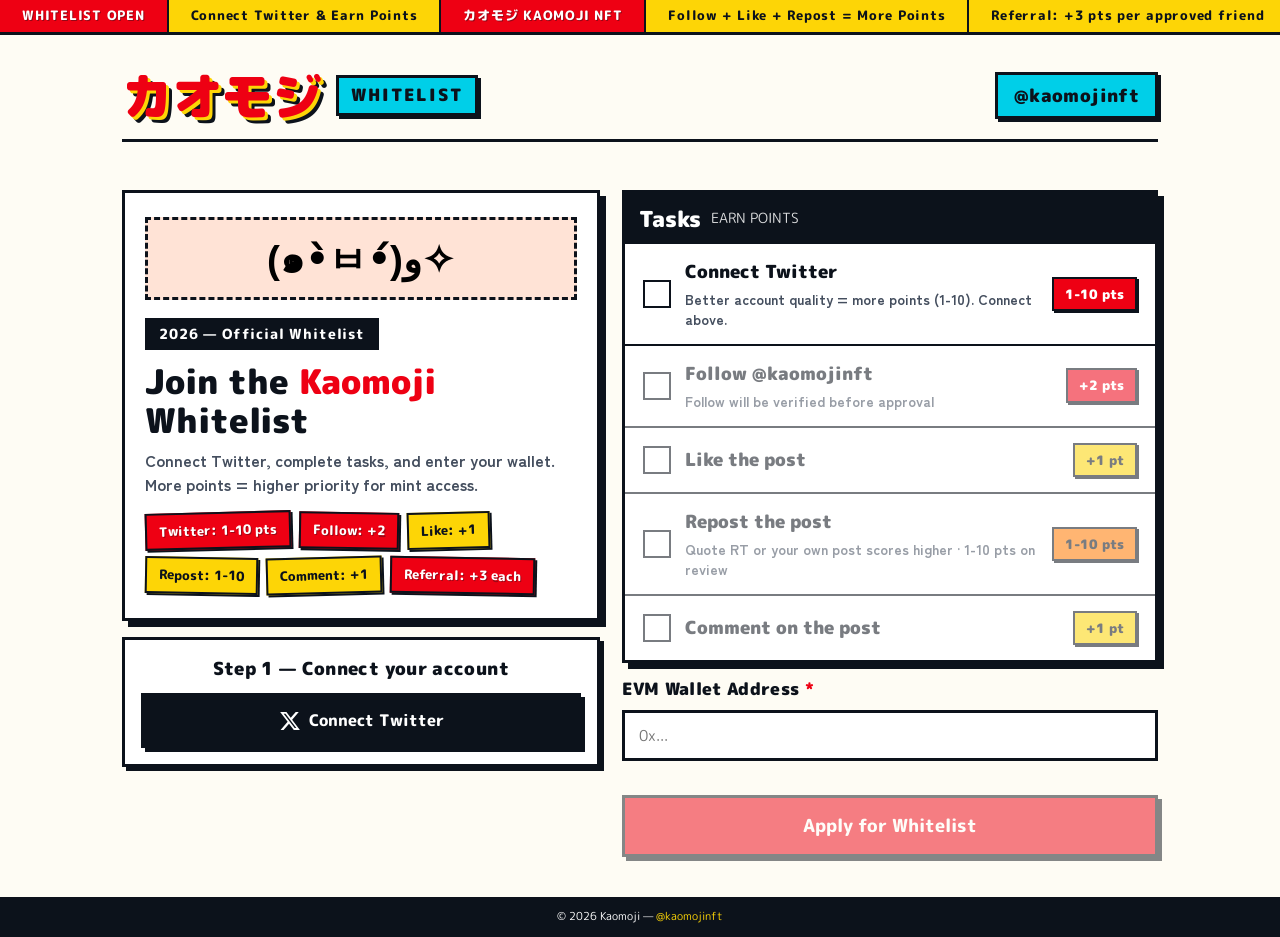
==== whitelist/index.html @ bf2f0ed6 "fix: serve whitelist at /whitelist, redirect root" ====
<!doctype html>
<html lang="en">
<head>
  <meta charset="utf-8" />
  <meta name="viewport" content="width=device-width, initial-scale=1" />
  <title>カオモジ Kaomoji — Whitelist</title>
  <meta name="description" content="Join the Kaomoji whitelist. Connect Twitter, complete tasks, earn points." />

  <link rel="preconnect" href="https://fonts.googleapis.com" />
  <link rel="preconnect" href="https://fonts.gstatic.com" crossorigin />
  <link href="https://fonts.googleapis.com/css2?family=M+PLUS+Rounded+1c:wght@700;800;900&family=Noto+Sans+JP:wght@400;700;900&family=Noto+Sans+Symbols+2&family=Zen+Kaku+Gothic+New:wght@500;700;900&display=swap" rel="stylesheet" />

  <link rel="stylesheet" href="style.css" />
</head>
<body>

  <div class="marquee-wrap" id="marquee-wrap" aria-hidden="true">
    <div class="marquee-track" id="marquee-track">
      <div class="marquee-group" data-marquee-segment>
        <span class="hot">WHITELIST OPEN</span><span>Connect Twitter &amp; Earn Points</span><span class="hot">カオモジ KAOMOJI NFT</span><span>Follow + Like + Repost = More Points</span><span>Referral: +3 pts per approved friend</span><span>Apply Now — Limited Spots</span>
        <span class="hot">WHITELIST OPEN</span><span>Connect Twitter &amp; Earn Points</span><span class="hot">カオモジ KAOMOJI NFT</span><span>Follow + Like + Repost = More Points</span><span>Referral: +3 pts per approved friend</span><span>Apply Now — Limited Spots</span>
        <span class="hot">WHITELIST OPEN</span><span>Connect Twitter &amp; Earn Points</span><span class="hot">カオモジ KAOMOJI NFT</span><span>Follow + Like + Repost = More Points</span><span>Referral: +3 pts per approved friend</span><span>Apply Now — Limited Spots</span>
        <span class="hot">WHITELIST OPEN</span><span>Connect Twitter &amp; Earn Points</span><span class="hot">カオモジ KAOMOJI NFT</span><span>Follow + Like + Repost = More Points</span><span>Referral: +3 pts per approved friend</span><span>Apply Now — Limited Spots</span>
      </div>
      <div class="marquee-group" data-marquee-segment aria-hidden="true">
        <span class="hot">WHITELIST OPEN</span><span>Connect Twitter &amp; Earn Points</span><span class="hot">カオモジ KAOMOJI NFT</span><span>Follow + Like + Repost = More Points</span><span>Referral: +3 pts per approved friend</span><span>Apply Now — Limited Spots</span>
        <span class="hot">WHITELIST OPEN</span><span>Connect Twitter &amp; Earn Points</span><span class="hot">カオモジ KAOMOJI NFT</span><span>Follow + Like + Repost = More Points</span><span>Referral: +3 pts per approved friend</span><span>Apply Now — Limited Spots</span>
        <span class="hot">WHITELIST OPEN</span><span>Connect Twitter &amp; Earn Points</span><span class="hot">カオモジ KAOMOJI NFT</span><span>Follow + Like + Repost = More Points</span><span>Referral: +3 pts per approved friend</span><span>Apply Now — Limited Spots</span>
        <span class="hot">WHITELIST OPEN</span><span>Connect Twitter &amp; Earn Points</span><span class="hot">カオモジ KAOMOJI NFT</span><span>Follow + Like + Repost = More Points</span><span>Referral: +3 pts per approved friend</span><span>Apply Now — Limited Spots</span>
      </div>
    </div>
  </div>

  <div class="page-shell">

    <header class="site-header">
      <div class="logo-block">
        <h1 class="logo-main">カオモジ</h1>
        <span class="badge wl">WHITELIST</span>
      </div>
      <div class="header-links">
        <a href="https://x.com/kaomojinft" target="_blank" rel="noopener">@kaomojinft</a>
      </div>
    </header>

    <div id="screen-form" class="screen active">
      <div class="form-layout">

        <div class="form-col form-col--intro">
          <div class="hero-card">
            <div class="hero-kao-wrap">
              <img
                class="hero-kao-img"
                src="hero-kaomoji.svg"
                width="380"
                height="50"
                alt="(๑•̀ㅂ•́)و✧"
              />
            </div>
            <div class="hero-copy">
              <p class="hero-kicker">2026 — Official Whitelist</p>
              <h2 class="hero-title">Join the <em>Kaomoji</em> Whitelist</h2>
              <p class="hero-sub">Connect Twitter, complete tasks, and enter your wallet. More points = higher priority for mint access.</p>
              <div class="hero-points-preview">
                <span class="point-chip highlight">Twitter: 1-10 pts</span>
                <span class="point-chip highlight">Follow: +2</span>
                <span class="point-chip">Like: +1</span>
                <span class="point-chip">Repost: 1-10</span>
                <span class="point-chip">Comment: +1</span>
                <span class="point-chip highlight">Referral: +3 each</span>
              </div>
            </div>
          </div>

          <div class="connect-panel" id="connect-panel">
            <p class="connect-panel__label">Step 1 — Connect your account</p>
            <button type="button" class="btn-pop twitter-btn" id="btn-connect-twitter">
              <svg width="22" height="22" viewBox="0 0 24 24" fill="currentColor" aria-hidden="true"><path d="M18.244 2.25h3.308l-7.227 8.26 8.502 11.24H16.17l-5.214-6.817L4.99 21.75H1.68l7.73-8.835L1.254 2.25H8.08l4.713 6.231zm-1.161 17.52h1.833L7.084 4.126H5.117z"/></svg>
              Connect Twitter
            </button>
          </div>

          <div class="user-bar is-hidden" id="user-bar">
            <img id="user-avatar" class="user-avatar" src="" alt="" width="56" height="56" />
            <div class="user-name">
              <span id="user-display-name"></span>
              <small id="user-twitter-handle"></small>
            </div>
            <div class="points-display" id="total-points">0 <small>pts</small></div>
          </div>
        </div>

        <div class="form-col form-col--main">
      <div class="tasks-panel">
        <div class="tasks-header">
          <h2>Tasks</h2>
          <span class="en">EARN POINTS</span>
        </div>

        <div class="task-item" id="task-connect">
          <div class="task-check"></div>
          <div class="task-body">
            <h3>Connect Twitter</h3>
            <p id="task-connect-hint">Better account quality = more points (1-10). Connect above.</p>
          </div>
          <div class="task-points required" id="connect-pts-badge">1-10 pts</div>
        </div>

        <div class="task-item" id="task-follow">
          <div class="task-check"></div>
          <div class="task-body">
            <h3>Follow @kaomojinft</h3>
            <p>Follow will be verified before approval</p>
          </div>
          <div class="task-points required">+2 pts</div>
        </div>

        <div class="task-item" id="task-like">
          <div class="task-check"></div>
          <div class="task-body">
            <h3>Like the post</h3>
          </div>
          <div class="task-points">+1 pt</div>
        </div>

        <div class="task-item" id="task-repost">
          <div class="task-check"></div>
          <div class="task-body">
            <h3>Repost the post</h3>
            <p>Quote RT or your own post scores higher · 1-10 pts on review</p>
          </div>
          <div class="task-points task-points--range">1-10 pts</div>
        </div>

        <div class="task-item" id="task-comment">
          <div class="task-check"></div>
          <div class="task-body">
            <h3>Comment on the post</h3>
          </div>
          <div class="task-points">+1 pt</div>
        </div>
      </div>

      <div class="wallet-section">
        <label for="wallet-input">EVM Wallet Address <span class="req">*</span></label>
        <div class="wallet-input-wrap">
          <input type="text" id="wallet-input" class="wallet-input" placeholder="0x..." autocomplete="off" spellcheck="false" />
        </div>
        <div class="wallet-error" id="wallet-error"></div>
      </div>

      <div class="apply-area">
        <button type="button" class="btn-pop btn-pop--large" id="btn-apply" disabled>Apply for Whitelist</button>
      </div>
        </div>
      </div>

      <button type="button" class="disconnect-btn is-hidden" id="btn-disconnect">Disconnect Twitter</button>
    </div>

    <!-- ═══════════ Success ═══════════ -->
    <div id="screen-success" class="screen">
      <div class="success-card">
        <img class="success-kao-img" src="hero-kaomoji.svg" width="320" height="42" alt="" />
        <h2 class="success-title">Application Submitted!</h2>
        <p class="success-subtitle">Your whitelist entry is being reviewed. Here's your score:</p>
        <div class="score-box"><span id="final-score">0</span> <small>points</small></div>
      </div>

      <div class="referral-section">
        <h3>Invite Friends — Earn More Points</h3>
        <p>Share your referral link. You get <strong>+3 points</strong> for each approved referral.</p>
        <div class="ref-link-wrap">
          <div class="ref-link-display" id="ref-link-display"></div>
          <button type="button" class="ref-copy-btn" id="btn-copy-ref">COPY</button>
        </div>
        <button type="button" class="btn-pop secondary ref-share-btn" id="btn-share-twitter">
          <svg width="16" height="16" viewBox="0 0 24 24" fill="currentColor" aria-hidden="true"><path d="M18.244 2.25h3.308l-7.227 8.26 8.502 11.24H16.17l-5.214-6.817L4.99 21.75H1.68l7.73-8.835L1.254 2.25H8.08l4.713 6.231zm-1.161 17.52h1.833L7.084 4.126H5.117z"/></svg>
          Share on Twitter
        </button>
        <div class="referral-bonus" id="ref-bonus" hidden>Referrals approved: <span id="ref-count">0</span> = +<span id="ref-points">0</span> pts</div>
      </div>

      <button type="button" class="disconnect-btn" id="btn-disconnect-success">Disconnect</button>
    </div>

    <!-- ═══════════ Already Applied ═══════════ -->
    <div id="screen-applied" class="screen">
      <div class="status-card">
        <div class="hero-kao">(•̀ᴗ•́)و</div>
        <h2 class="hero-title">Already Applied</h2>
        <div class="status-badge" id="status-badge">PENDING</div>
        <div class="score-box"><span id="applied-score">0</span> <small>points</small></div>
        <p class="status-note">Your entry is in the queue. Share your referral link to earn more points!</p>
      </div>

      <div class="referral-section">
        <h3>Invite Friends — Earn More Points</h3>
        <p>Share your referral link. You get <strong>+3 points</strong> for each approved referral.</p>
        <div class="ref-link-wrap">
          <div class="ref-link-display" id="ref-link-display-2"></div>
          <button type="button" class="ref-copy-btn" id="btn-copy-ref-2">COPY</button>
        </div>
        <button type="button" class="btn-pop secondary ref-share-btn" id="btn-share-twitter-2">
          <svg width="16" height="16" viewBox="0 0 24 24" fill="currentColor" aria-hidden="true"><path d="M18.244 2.25h3.308l-7.227 8.26 8.502 11.24H16.17l-5.214-6.817L4.99 21.75H1.68l7.73-8.835L1.254 2.25H8.08l4.713 6.231zm-1.161 17.52h1.833L7.084 4.126H5.117z"/></svg>
          Share on Twitter
        </button>
        <div class="referral-bonus" id="ref-bonus-2" hidden>Referrals approved: <span id="ref-count-2">0</span> = +<span id="ref-points-2">0</span> pts</div>
      </div>

      <button type="button" class="disconnect-btn" id="btn-disconnect-applied">Disconnect</button>
    </div>

  </div>

  <footer class="site-footer">
    <p>&copy; 2026 Kaomoji &mdash; <a href="https://x.com/kaomojinft" target="_blank" rel="noopener">@kaomojinft</a></p>
  </footer>

  <script src="https://cdn.jsdelivr.net/npm/@supabase/supabase-js@2/dist/umd/supabase.min.js"></script>
  <script src="app.js"></script>
</body>
</html>
---- whitelist/style.css ----
:root {
  --bg:         oklch(99% 0.01 95);
  --surface:    oklch(100% 0 0);
  --fg:         oklch(18% 0.02 260);
  --muted:      oklch(42% 0.03 260);
  --border:     oklch(75% 0.04 260);

  --pop-red:    oklch(58% 0.26 25);
  --pop-yellow: oklch(88% 0.18 95);
  --pop-cyan:   oklch(78% 0.14 210);
  --pop-blue:   oklch(55% 0.2 250);
  --pop-green:  oklch(68% 0.16 145);
  --pop-pink:   oklch(72% 0.18 350);
  --pop-orange: oklch(72% 0.2 55);

  --font-display: 'M PLUS Rounded 1c', 'Zen Kaku Gothic New', 'Noto Sans JP', sans-serif;
  --font-body:    'Zen Kaku Gothic New', 'M PLUS Rounded 1c', 'Noto Sans JP', sans-serif;
  --font-ui:      'M PLUS Rounded 1c', 'Zen Kaku Gothic New', 'Noto Sans JP', sans-serif;
}

*, *::before, *::after { box-sizing: border-box; margin: 0; padding: 0; }
html { scroll-behavior: smooth; }

body {
  background: var(--bg);
  color: var(--fg);
  font-family: var(--font-body);
  font-size: 17px;
  line-height: 1.43;
  min-height: 100vh;
  display: flex;
  flex-direction: column;
  align-items: stretch;
}

img, svg { display: block; max-width: 100%; }
button { font: inherit; cursor: pointer; border: none; background: none; }
a { color: inherit; text-decoration: none; }
input { font: inherit; }

/* ─── Animations ─── */

@keyframes marquee-scroll {
  from { transform: translate3d(0, 0, 0); }
  to { transform: translate3d(var(--marquee-end, -50%), 0, 0); }
}

@keyframes blink {
  0%, 49% { opacity: 1; }
  50%, 100% { opacity: .35; }
}

@keyframes bounce-y {
  0%, 100% { transform: translateY(0); }
  50% { transform: translateY(6px); }
}

@keyframes pop-in {
  0% { transform: scale(.85); opacity: 0; }
  100% { transform: scale(1); opacity: 1; }
}

@keyframes check-pop {
  0% { transform: scale(0); }
  60% { transform: scale(1.3); }
  100% { transform: scale(1); }
}

@keyframes confetti-fall {
  0% { transform: translateY(-10px) rotate(0deg); opacity: 1; }
  100% { transform: translateY(30px) rotate(360deg); opacity: 0; }
}

/* ─── Marquee Banner ─── */

.marquee-wrap {
  width: 100%;
  overflow: hidden;
  border-bottom: 3px solid var(--fg);
  background: var(--pop-yellow);
  position: relative;
}

.marquee-track {
  display: flex;
  flex-wrap: nowrap;
  width: max-content;
  will-change: transform;
  animation: marquee-scroll var(--marquee-duration, 40s) linear infinite;
}

.marquee-group {
  display: flex;
  flex-shrink: 0;
  flex-wrap: nowrap;
  align-items: stretch;
  font-family: var(--font-display);
  font-size: 15px;
  font-weight: 800;
  letter-spacing: 0.05em;
  white-space: nowrap;
}

.marquee-group span {
  flex-shrink: 0;
  padding: 8px 22px;
  border-right: 2px solid var(--fg);
  line-height: 1.2;
  font-size: 13px;
}

.marquee-group .hot {
  background: var(--pop-red);
  color: var(--surface);
  text-shadow: 1px 1px 0 color-mix(in oklch, var(--fg) 40%, transparent);
}

/* ─── Page Shell ─── */

.page-shell {
  width: 100%;
  max-width: 1080px;
  margin: 0 auto;
  padding: 22px 22px 0;
  flex: 1;
  display: flex;
  flex-direction: column;
}

/* ─── Header ─── */

.site-header {
  display: flex;
  align-items: center;
  justify-content: space-between;
  padding: 14px 0 18px;
  gap: 12px;
  flex-wrap: wrap;
  border-bottom: 3px solid var(--fg);
  margin-bottom: 20px;
}

.logo-block {
  display: flex;
  align-items: center;
  gap: 14px;
}

.logo-main {
  font-family: var(--font-display);
  font-size: clamp(38px, 4.4vw, 50px);
  font-weight: 900;
  line-height: 1;
  color: var(--pop-red);
  text-shadow: 3px 3px 0 var(--pop-yellow), 6px 6px 0 var(--fg);
}

.badge {
  display: inline-block;
  font-family: var(--font-display);
  font-size: 13px;
  font-weight: 900;
  padding: 5px 12px;
  border: 3px solid var(--fg);
  background: var(--pop-pink);
  letter-spacing: 0.12em;
  text-transform: uppercase;
  box-shadow: 3px 3px 0 var(--fg);
  animation: blink 1.2s step-end infinite;
}

.badge.wl {
  background: var(--pop-cyan);
  font-size: clamp(14px, 1.6vw, 17px);
}

.header-links {
  display: flex;
  gap: 10px;
}

.header-links a {
  font-family: var(--font-display);
  font-size: clamp(15px, 1.8vw, 18px);
  font-weight: 900;
  padding: 8px 16px;
  border: 3px solid var(--fg);
  background: var(--pop-cyan);
  box-shadow: 3px 3px 0 var(--fg);
  letter-spacing: 0.02em;
  transition: background .15s, transform .1s, box-shadow .1s;
}

.header-links a:hover {
  background: var(--pop-green);
  transform: translate(-2px, -2px);
  box-shadow: 6px 6px 0 var(--fg);
}

/* ─── Screen containers ─── */

.screen {
  display: none;
  flex-direction: column;
  align-items: stretch;
  gap: 22px;
  padding: 28px 0 40px;
  position: relative;
  z-index: 1;
  animation: pop-in .3s ease-out;
  width: 100%;
}

.screen.active { display: flex; }

.form-layout {
  display: grid;
  grid-template-columns: minmax(0, 1fr) minmax(0, 1.12fr);
  gap: 22px;
  width: 100%;
  align-items: start;
}

.form-col {
  display: flex;
  flex-direction: column;
  gap: 16px;
  min-width: 0;
}

.form-col--main {
  gap: 14px;
}

/* ─── Utilities ─── */

.is-hidden { display: none !important; }

.req { color: var(--pop-red); }

/* ─── Hero / intro ─── */

.hero-card {
  background: var(--surface);
  border: 3px solid var(--fg);
  box-shadow: 6px 6px 0 var(--fg);
  padding: 24px 20px;
  width: 100%;
  display: flex;
  flex-direction: column;
  gap: 18px;
}

.hero-kao-wrap {
  display: flex;
  justify-content: center;
  padding: 14px 12px;
  background: color-mix(in oklch, var(--pop-yellow) 35%, var(--surface));
  border: 3px dashed var(--fg);
}

.hero-kao-img {
  display: block;
  width: min(100%, 380px);
  height: auto;
  margin: 0 auto;
}

.hero-copy {
  text-align: left;
}

.hero-kicker {
  display: inline-block;
  font-family: var(--font-display);
  font-size: 14px;
  font-weight: 800;
  background: var(--fg);
  color: var(--surface);
  padding: 6px 14px;
  margin-bottom: 12px;
  letter-spacing: 0.06em;
}

.hero-kao {
  font-family: 'Noto Sans JP', 'Noto Sans Symbols 2', 'Segoe UI Symbol', sans-serif;
  font-size: 48px;
  margin-bottom: 16px;
  font-feature-settings: "liga" 0, "kern" 0;
}

/* ─── Connect panel ─── */

.connect-panel {
  width: 100%;
  padding: 16px;
  background: var(--surface);
  border: 3px solid var(--fg);
  box-shadow: 4px 4px 0 var(--fg);
  text-align: center;
}

.connect-panel__label {
  font-family: var(--font-display);
  font-size: 18px;
  font-weight: 900;
  margin-bottom: 12px;
  letter-spacing: 0.02em;
}

.hero-kao {
  font-family: var(--font-ui);
  font-size: 48px;
  margin-bottom: 16px;
}

.hero-title {
  font-family: var(--font-display);
  font-size: clamp(25px, 3vw, 34px);
  font-weight: 900;
  margin-bottom: 8px;
  line-height: 1.15;
}

.hero-title em {
  font-style: normal;
  color: var(--pop-red);
}

.hero-sub {
  font-size: 16px;
  font-weight: 700;
  color: var(--muted);
  max-width: none;
  margin: 0 0 16px;
  line-height: 1.5;
}

.hero-points-preview {
  display: flex;
  flex-wrap: wrap;
  gap: 8px;
}

.point-chip {
  font-family: var(--font-display);
  font-size: 13px;
  font-weight: 800;
  padding: 7px 12px;
  border: 2px solid var(--fg);
  background: var(--pop-yellow);
  box-shadow: 2px 2px 0 var(--fg);
}

.point-chip:nth-child(odd) {
  transform: rotate(-1.5deg);
}

.point-chip:nth-child(even) {
  transform: rotate(1deg);
}

.point-chip.highlight {
  background: var(--pop-red);
  color: var(--surface);
  text-shadow: 1px 1px 0 color-mix(in oklch, var(--fg) 35%, transparent);
}

/* ─── Buttons ─── */

.btn-pop {
  font-family: var(--font-display);
  font-size: 16px;
  font-weight: 800;
  padding: 13px 26px;
  border: 3px solid var(--fg);
  background: var(--pop-red);
  color: var(--surface);
  box-shadow: 4px 4px 0 var(--fg);
  transition: transform .1s, box-shadow .1s;
  display: inline-flex;
  align-items: center;
  gap: 8px;
}

.btn-pop:hover {
  transform: translate(-2px, -2px);
  box-shadow: 6px 6px 0 var(--fg);
}

.btn-pop:active {
  transform: translate(2px, 2px);
  box-shadow: 1px 1px 0 var(--fg);
}

.btn-pop.secondary {
  background: var(--pop-yellow);
  color: var(--fg);
}

.btn-pop.ghost {
  background: var(--surface);
  color: var(--fg);
  font-size: 13px;
  padding: 10px 18px;
}

.btn-pop.twitter-btn {
  background: var(--fg);
  color: var(--surface);
  font-size: 16px;
  width: 100%;
  justify-content: center;
}

.btn-pop--large {
  font-size: 18px;
  padding: 15px 32px;
  width: 100%;
  justify-content: center;
}

.btn-pop:disabled {
  opacity: .5;
  cursor: not-allowed;
  transform: none;
  box-shadow: 4px 4px 0 var(--fg);
}

.btn-small {
  font-family: var(--font-ui);
  font-size: 12px;
  font-weight: 700;
  padding: 6px 14px;
  border: 2px solid var(--fg);
  background: var(--pop-cyan);
  transition: background .15s;
}

.btn-small:hover { background: var(--pop-green); }

/* ─── User info bar ─── */

.user-bar {
  display: flex;
  align-items: center;
  gap: 10px;
  padding: 10px 14px;
  background: var(--surface);
  border: 3px solid var(--fg);
  box-shadow: 4px 4px 0 var(--fg);
  width: 100%;
}

.user-avatar {
  width: 44px;
  height: 44px;
  border-radius: 50%;
  border: 2px solid var(--fg);
  object-fit: cover;
}

.user-name {
  font-family: var(--font-display);
  font-weight: 800;
  font-size: 16px;
  flex: 1;
}

.user-name small {
  display: block;
  font-family: var(--font-ui);
  font-size: 14px;
  font-weight: 400;
  color: var(--muted);
}

.points-display {
  font-family: var(--font-display);
  font-size: 22px;
  font-weight: 900;
  color: var(--pop-red);
  background: var(--pop-yellow);
  border: 2px solid var(--fg);
  padding: 4px 12px;
}

/* ─── Tasks panel ─── */

.tasks-panel {
  background: var(--surface);
  border: 3px solid var(--fg);
  box-shadow: 6px 6px 0 var(--fg);
  width: 100%;
}

.tasks-header {
  display: flex;
  align-items: center;
  gap: 10px;
  padding: 10px 14px;
  background: var(--fg);
  color: var(--surface);
}

.tasks-header h2 {
  font-family: var(--font-display);
  font-size: 22px;
  font-weight: 900;
}

.tasks-header .en {
  font-family: var(--font-ui);
  font-size: 14px;
  opacity: .85;
}

.task-item {
  display: grid;
  grid-template-columns: 32px 1fr auto;
  align-items: center;
  gap: 10px;
  padding: 15px 18px;
  border-bottom: 2px solid var(--fg);
  transition: background .15s;
}

.task-item:last-child { border-bottom: none; }

.task-item.completed {
  background: color-mix(in oklch, var(--pop-green) 15%, var(--surface));
}

.task-check {
  width: 28px;
  height: 28px;
  border: 2px solid var(--fg);
  background: var(--surface);
  display: flex;
  align-items: center;
  justify-content: center;
  font-size: 16px;
  flex-shrink: 0;
}

.task-item.completed .task-check {
  background: var(--pop-green);
  animation: check-pop .3s ease-out;
}

.task-body h3 {
  font-family: var(--font-display);
  font-size: 18px;
  font-weight: 900;
}

.task-body p {
  font-size: 14px;
  color: var(--muted);
  margin-top: 4px;
  font-weight: 600;
}

.task-body h3:only-child {
  margin-bottom: 0;
}

.task-points {
  font-family: var(--font-display);
  font-size: 13px;
  font-weight: 900;
  padding: 6px 11px;
  border: 2px solid var(--fg);
  background: var(--pop-yellow);
  box-shadow: 2px 2px 0 var(--fg);
  white-space: nowrap;
}

.task-points.required {
  background: var(--pop-red);
  color: var(--surface);
}

.task-points--range {
  background: var(--pop-orange);
  color: var(--fg);
}

.task-action {
  grid-column: 2 / -1;
  padding-left: 0;
}

/* ─── Wallet input ─── */

.wallet-section {
  width: 100%;
}

.wallet-section label {
  display: block;
  font-family: var(--font-display);
  font-size: 17px;
  font-weight: 900;
  margin-bottom: 8px;
  letter-spacing: 0.02em;
}

.status-note {
  font-size: 13px;
  color: var(--muted);
  margin-top: 8px;
}

.task-item.task-item--locked {
  opacity: .55;
  pointer-events: none;
}

.wallet-input-wrap {
  display: flex;
  gap: 0;
}

.wallet-input {
  flex: 1;
  width: 100%;
  padding: 12px 14px;
  border: 3px solid var(--fg);
  font-family: var(--font-ui);
  font-size: 15px;
  background: var(--surface);
  outline: none;
}

.wallet-input:focus {
  background: color-mix(in oklch, var(--pop-yellow) 20%, var(--surface));
}

.wallet-input.error {
  background: color-mix(in oklch, var(--pop-red) 10%, var(--surface));
}

.wallet-error {
  font-family: var(--font-ui);
  font-size: 11px;
  color: var(--pop-red);
  margin-top: 4px;
  min-height: 16px;
}

/* ─── Apply button area ─── */

.apply-area {
  text-align: center;
  width: 100%;
}

/* ─── Success screen ─── */

.success-card {
  background: color-mix(in oklch, var(--pop-green) 20%, var(--surface));
  border: 3px solid var(--fg);
  box-shadow: 6px 6px 0 var(--fg);
  padding: 28px 24px;
  text-align: center;
  width: 100%;
  max-width: 1080px;
  margin: 0 auto;
}

.success-kao-img {
  display: block;
  width: min(100%, 320px);
  height: auto;
  margin: 0 auto 16px;
}

.success-title {
  font-family: var(--font-display);
  font-size: 32px;
  font-weight: 900;
  margin-bottom: 8px;
}

.success-subtitle {
  font-size: 14px;
  color: var(--muted);
  margin-bottom: 20px;
}

.score-box {
  display: inline-block;
  font-family: var(--font-ui);
  font-size: 32px;
  font-weight: 700;
  color: var(--pop-red);
  background: var(--surface);
  border: 3px solid var(--fg);
  padding: 8px 24px;
  box-shadow: 4px 4px 0 var(--fg);
  margin-bottom: 24px;
}

.score-box small {
  font-size: 14px;
  color: var(--fg);
}

/* ─── Referral section ─── */

.referral-section {
  background: color-mix(in oklch, var(--pop-pink) 20%, var(--surface));
  border: 4px solid var(--fg);
  padding: 24px;
  width: 100%;
  max-width: 1080px;
  margin: 0 auto;
  box-shadow: 6px 6px 0 var(--fg);
}

.referral-section h3 {
  font-family: var(--font-display);
  font-size: 22px;
  font-weight: 900;
  margin-bottom: 8px;
}

.referral-section p {
  font-size: 16px;
  font-weight: 600;
  color: var(--muted);
  margin-bottom: 14px;
}

.ref-link-wrap {
  display: flex;
  gap: 0;
}

.ref-link-display {
  flex: 1;
  padding: 10px 12px;
  background: var(--surface);
  border: 2px solid var(--fg);
  border-right: none;
  font-family: var(--font-ui);
  font-size: 12px;
  overflow: hidden;
  text-overflow: ellipsis;
  white-space: nowrap;
  display: flex;
  align-items: center;
}

.ref-copy-btn {
  padding: 10px 16px;
  border: 2px solid var(--fg);
  background: var(--pop-yellow);
  font-family: var(--font-ui);
  font-size: 12px;
  font-weight: 700;
  cursor: pointer;
  transition: background .15s;
}

.ref-copy-btn:hover { background: var(--pop-green); }

.ref-share-btn {
  margin-top: 10px;
  width: 100%;
  justify-content: center;
}

.referral-bonus {
  font-family: var(--font-ui);
  font-size: 12px;
  font-weight: 700;
  padding: 4px 10px;
  border: 2px solid var(--fg);
  background: var(--pop-orange);
  display: inline-block;
  margin-top: 10px;
}

/* ─── Status screen (already applied) ─── */

.status-card {
  background: var(--surface);
  border: 4px solid var(--fg);
  box-shadow: 8px 8px 0 var(--fg);
  padding: 32px;
  text-align: center;
  width: 100%;
  max-width: 1080px;
  margin: 0 auto;
}

#screen-success.active,
#screen-applied.active {
  align-items: center;
}

.status-badge {
  display: inline-block;
  font-family: var(--font-ui);
  font-size: 13px;
  font-weight: 700;
  padding: 6px 16px;
  border: 2px solid var(--fg);
  margin-bottom: 12px;
}

.status-badge.pending { background: var(--pop-yellow); }
.status-badge.approved { background: var(--pop-green); }
.status-badge.rejected { background: var(--pop-red); color: var(--surface); }

/* ─── Footer ─── */

.site-footer {
  width: 100%;
  background: var(--fg);
  color: var(--surface);
  font-size: 11px;
  text-align: center;
  padding: 12px;
  font-family: var(--font-ui);
  margin-top: auto;
}

.site-footer a {
  color: var(--pop-yellow);
}

.site-footer a:hover { text-decoration: underline; }

/* ─── Loading spinner ─── */

.loading-wrap {
  display: flex;
  align-items: center;
  justify-content: center;
  padding: 60px 0;
}

.spinner {
  font-size: 28px;
  animation: bounce-y 1s ease-in-out infinite;
}

/* ─── Disconnect button ─── */

.disconnect-btn {
  font-family: var(--font-ui);
  font-size: 14px;
  color: var(--muted);
  align-self: center;
  border-bottom: 1px dashed var(--muted);
  cursor: pointer;
}

.disconnect-btn:hover { color: var(--pop-red); border-color: var(--pop-red); }

/* ─── Mobile ─── */

@media (max-width: 900px) {
  .form-layout {
    grid-template-columns: 1fr;
  }
}

@media (max-width: 768px) {
  .page-shell { padding: 18px 12px 0; }

  .hero-card { padding: 24px 18px; }
  .hero-title { font-size: 26px; }
  .hero-sub { font-size: 16px; }

  .logo-main { font-size: 38px; }

  .site-header {
    justify-content: center;
    text-align: center;
  }

  .task-item {
    grid-template-columns: 36px 1fr auto;
    gap: 10px;
    padding: 14px;
  }

  .btn-pop.twitter-btn { font-size: 17px; padding: 14px 20px; }
  .btn-pop--large { font-size: 18px; }

  .success-card { padding: 28px 20px; }
}

@media (max-width: 420px) {
  .hero-points-preview { gap: 4px; }
  .point-chip { font-size: 10px; padding: 3px 7px; }
  .wallet-input-wrap { flex-direction: column; }
  .ref-link-wrap { flex-direction: column; }
  .ref-link-display { border-right: 2px solid var(--fg); border-bottom: none; }
}
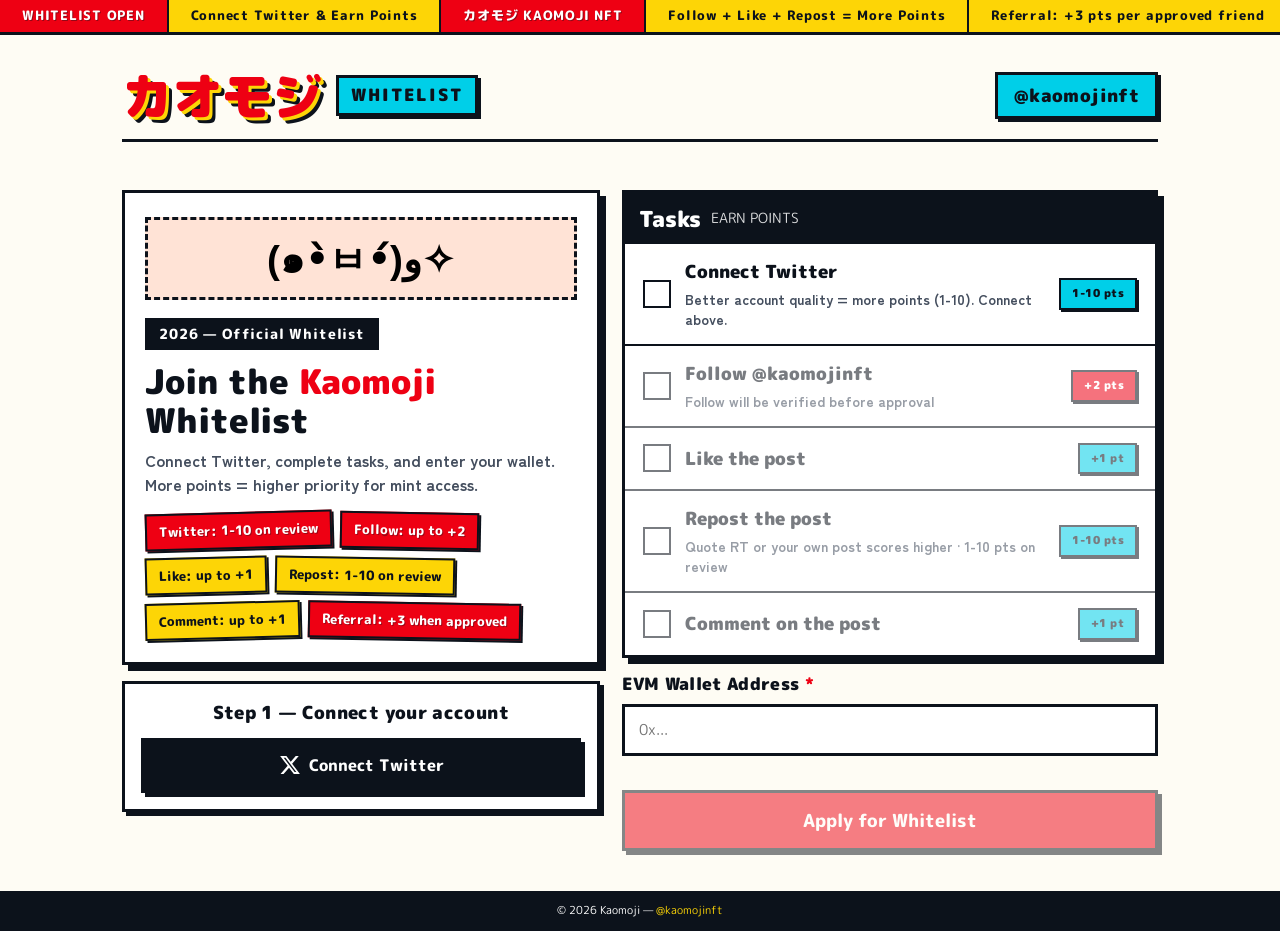
==== commit 626d5c7d: "fix: review UI, verified pts only, permissions SQL" ====
--- a/whitelist/index.html
+++ b/whitelist/index.html
@@ -62,12 +62,12 @@
               <h2 class="hero-title">Join the <em>Kaomoji</em> Whitelist</h2>
               <p class="hero-sub">Connect Twitter, complete tasks, and enter your wallet. More points = higher priority for mint access.</p>
               <div class="hero-points-preview">
-                <span class="point-chip highlight">Twitter: 1-10 pts</span>
-                <span class="point-chip highlight">Follow: +2</span>
-                <span class="point-chip">Like: +1</span>
-                <span class="point-chip">Repost: 1-10</span>
-                <span class="point-chip">Comment: +1</span>
-                <span class="point-chip highlight">Referral: +3 each</span>
+                <span class="point-chip highlight">Twitter: 1-10 on review</span>
+                <span class="point-chip highlight">Follow: up to +2</span>
+                <span class="point-chip">Like: up to +1</span>
+                <span class="point-chip">Repost: 1-10 on review</span>
+                <span class="point-chip">Comment: up to +1</span>
+                <span class="point-chip highlight">Referral: +3 when approved</span>
               </div>
             </div>
           </div>
@@ -86,7 +86,7 @@
               <span id="user-display-name"></span>
               <small id="user-twitter-handle"></small>
             </div>
-            <div class="points-display" id="total-points">0 <small>pts</small></div>
+            <div class="points-display" id="total-points">0 <small>verified pts</small></div>
           </div>
         </div>
 
@@ -102,8 +102,9 @@
           <div class="task-body">
             <h3>Connect Twitter</h3>
             <p id="task-connect-hint">Better account quality = more points (1-10). Connect above.</p>
-          </div>
-          <div class="task-points required" id="connect-pts-badge">1-10 pts</div>
+            <p class="task-review-note" id="task-connect-review" hidden>Under review</p>
+          </div>
+          <div class="task-points task-points--hint" id="connect-pts-badge">1-10 pts</div>
         </div>
 
         <div class="task-item" id="task-follow">
@@ -111,16 +112,18 @@
           <div class="task-body">
             <h3>Follow @kaomojinft</h3>
             <p>Follow will be verified before approval</p>
-          </div>
-          <div class="task-points required">+2 pts</div>
+            <p class="task-review-note" hidden>Under review</p>
+          </div>
+          <div class="task-points task-points--hint required">+2 pts</div>
         </div>
 
         <div class="task-item" id="task-like">
           <div class="task-check"></div>
           <div class="task-body">
             <h3>Like the post</h3>
-          </div>
-          <div class="task-points">+1 pt</div>
+            <p class="task-review-note" hidden>Under review</p>
+          </div>
+          <div class="task-points task-points--hint">+1 pt</div>
         </div>
 
         <div class="task-item" id="task-repost">
@@ -128,16 +131,18 @@
           <div class="task-body">
             <h3>Repost the post</h3>
             <p>Quote RT or your own post scores higher · 1-10 pts on review</p>
-          </div>
-          <div class="task-points task-points--range">1-10 pts</div>
+            <p class="task-review-note" hidden>Under review</p>
+          </div>
+          <div class="task-points task-points--hint">1-10 pts</div>
         </div>
 
         <div class="task-item" id="task-comment">
           <div class="task-check"></div>
           <div class="task-body">
             <h3>Comment on the post</h3>
-          </div>
-          <div class="task-points">+1 pt</div>
+            <p class="task-review-note" hidden>Under review</p>
+          </div>
+          <div class="task-points task-points--hint">+1 pt</div>
         </div>
       </div>
 
@@ -163,8 +168,8 @@
       <div class="success-card">
         <img class="success-kao-img" src="hero-kaomoji.svg" width="320" height="42" alt="" />
         <h2 class="success-title">Application Submitted!</h2>
-        <p class="success-subtitle">Your whitelist entry is being reviewed. Here's your score:</p>
-        <div class="score-box"><span id="final-score">0</span> <small>points</small></div>
+        <p class="success-subtitle">Your entry is under review. Confirmed points (after manual check):</p>
+        <div class="score-box"><span id="final-score">0</span> <small>confirmed pts</small></div>
       </div>
 
       <div class="referral-section">
@@ -190,7 +195,7 @@
         <div class="hero-kao">(•̀ᴗ•́)و</div>
         <h2 class="hero-title">Already Applied</h2>
         <div class="status-badge" id="status-badge">PENDING</div>
-        <div class="score-box"><span id="applied-score">0</span> <small>points</small></div>
+        <div class="score-box"><span id="applied-score">0</span> <small>confirmed pts</small></div>
         <p class="status-note">Your entry is in the queue. Share your referral link to earn more points!</p>
       </div>
 
--- a/whitelist/style.css
+++ b/whitelist/style.css
@@ -565,6 +565,16 @@
   margin-bottom: 0;
 }
 
+.task-review-note {
+  margin: 6px 0 0;
+  font-family: var(--font-ui);
+  font-size: 12px;
+  font-weight: 800;
+  letter-spacing: 0.06em;
+  text-transform: uppercase;
+  color: var(--pop-red);
+}
+
 .task-points {
   font-family: var(--font-display);
   font-size: 13px;
@@ -584,6 +594,32 @@
 .task-points--range {
   background: var(--pop-orange);
   color: var(--fg);
+}
+
+.task-points--hint {
+  background: var(--pop-cyan);
+  color: var(--fg);
+  font-size: 11px;
+  letter-spacing: 0.04em;
+}
+
+.task-points--review {
+  background: var(--surface);
+  color: var(--fg);
+  font-size: 10px;
+  letter-spacing: 0.06em;
+  text-transform: uppercase;
+  animation: blink 1.4s step-end infinite;
+}
+
+.task-item.completed .task-points--review {
+  background: var(--pop-yellow);
+}
+
+.points-display small {
+  font-size: 11px;
+  font-weight: 700;
+  letter-spacing: 0.04em;
 }
 
 .task-action {
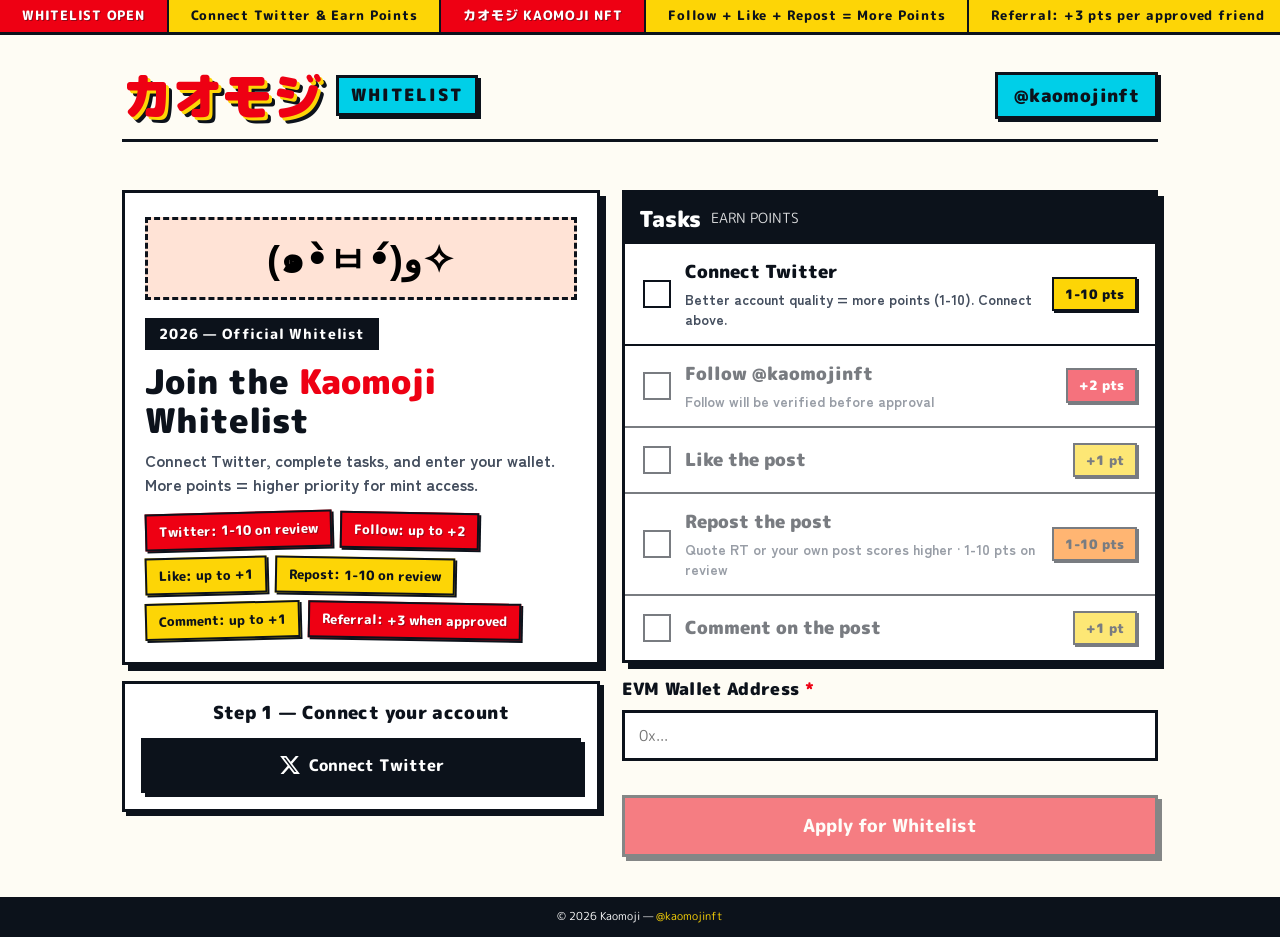
==== commit 6928b8b6: "fix: single-page applied state, tasks_claimed, no task_* flags" ====
--- a/whitelist/index.html
+++ b/whitelist/index.html
@@ -5,6 +5,9 @@
   <meta name="viewport" content="width=device-width, initial-scale=1" />
   <title>カオモジ Kaomoji — Whitelist</title>
   <meta name="description" content="Join the Kaomoji whitelist. Connect Twitter, complete tasks, earn points." />
+
+  <link rel="icon" href="favicon.png" type="image/png" />
+  <link rel="apple-touch-icon" href="favicon.png" />
 
   <link rel="preconnect" href="https://fonts.googleapis.com" />
   <link rel="preconnect" href="https://fonts.gstatic.com" crossorigin />
@@ -57,10 +60,10 @@
                 alt="(๑•̀ㅂ•́)و✧"
               />
             </div>
-            <div class="hero-copy">
-              <p class="hero-kicker">2026 — Official Whitelist</p>
-              <h2 class="hero-title">Join the <em>Kaomoji</em> Whitelist</h2>
-              <p class="hero-sub">Connect Twitter, complete tasks, and enter your wallet. More points = higher priority for mint access.</p>
+            <div class="hero-copy" id="hero-copy">
+              <p class="hero-kicker" id="hero-kicker">2026 — Official Whitelist</p>
+              <h2 class="hero-title" id="hero-title">Join the <em>Kaomoji</em> Whitelist</h2>
+              <p class="hero-sub" id="hero-sub">Connect Twitter, complete tasks, and enter your wallet. More points = higher priority for mint access.</p>
               <div class="hero-points-preview">
                 <span class="point-chip highlight">Twitter: 1-10 on review</span>
                 <span class="point-chip highlight">Follow: up to +2</span>
@@ -88,9 +91,28 @@
             </div>
             <div class="points-display" id="total-points">0 <small>verified pts</small></div>
           </div>
+
+          <div class="applied-inline is-hidden" id="applied-inline">
+            <div class="applied-inline__head">
+              <span class="status-badge" id="status-badge">PENDING</span>
+              <p class="applied-inline__note" id="applied-note">Application submitted — tasks scored manually.</p>
+            </div>
+            <div class="referral-inline">
+              <p class="referral-inline__title">Invite friends · <strong>+3 pts</strong> per approved referral</p>
+              <div class="ref-link-wrap">
+                <div class="ref-link-display" id="ref-link-display"></div>
+                <button type="button" class="ref-copy-btn" id="btn-copy-ref">COPY</button>
+              </div>
+              <button type="button" class="btn-pop secondary ref-share-btn" id="btn-share-twitter">
+                <svg width="16" height="16" viewBox="0 0 24 24" fill="currentColor" aria-hidden="true"><path d="M18.244 2.25h3.308l-7.227 8.26 8.502 11.24H16.17l-5.214-6.817L4.99 21.75H1.68l7.73-8.835L1.254 2.25H8.08l4.713 6.231zm-1.161 17.52h1.833L7.084 4.126H5.117z"/></svg>
+                Share on Twitter
+              </button>
+              <p class="referral-bonus" id="ref-bonus" hidden>Approved referrals: <span id="ref-count">0</span> · +<span id="ref-points">0</span> pts</p>
+            </div>
+          </div>
         </div>
 
-        <div class="form-col form-col--main">
+        <div class="form-col form-col--main" id="apply-form-block">
       <div class="tasks-panel">
         <div class="tasks-header">
           <h2>Tasks</h2>
@@ -104,7 +126,7 @@
             <p id="task-connect-hint">Better account quality = more points (1-10). Connect above.</p>
             <p class="task-review-note" id="task-connect-review" hidden>Under review</p>
           </div>
-          <div class="task-points task-points--hint" id="connect-pts-badge">1-10 pts</div>
+          <div class="task-points" id="connect-pts-badge">1-10 pts</div>
         </div>
 
         <div class="task-item" id="task-follow">
@@ -114,7 +136,7 @@
             <p>Follow will be verified before approval</p>
             <p class="task-review-note" hidden>Under review</p>
           </div>
-          <div class="task-points task-points--hint required">+2 pts</div>
+          <div class="task-points required">+2 pts</div>
         </div>
 
         <div class="task-item" id="task-like">
@@ -123,7 +145,7 @@
             <h3>Like the post</h3>
             <p class="task-review-note" hidden>Under review</p>
           </div>
-          <div class="task-points task-points--hint">+1 pt</div>
+          <div class="task-points">+1 pt</div>
         </div>
 
         <div class="task-item" id="task-repost">
@@ -133,7 +155,7 @@
             <p>Quote RT or your own post scores higher · 1-10 pts on review</p>
             <p class="task-review-note" hidden>Under review</p>
           </div>
-          <div class="task-points task-points--hint">1-10 pts</div>
+          <div class="task-points task-points--range">1-10 pts</div>
         </div>
 
         <div class="task-item" id="task-comment">
@@ -142,7 +164,7 @@
             <h3>Comment on the post</h3>
             <p class="task-review-note" hidden>Under review</p>
           </div>
-          <div class="task-points task-points--hint">+1 pt</div>
+          <div class="task-points">+1 pt</div>
         </div>
       </div>
 
@@ -163,59 +185,6 @@
       <button type="button" class="disconnect-btn is-hidden" id="btn-disconnect">Disconnect Twitter</button>
     </div>
 
-    <!-- ═══════════ Success ═══════════ -->
-    <div id="screen-success" class="screen">
-      <div class="success-card">
-        <img class="success-kao-img" src="hero-kaomoji.svg" width="320" height="42" alt="" />
-        <h2 class="success-title">Application Submitted!</h2>
-        <p class="success-subtitle">Your entry is under review. Confirmed points (after manual check):</p>
-        <div class="score-box"><span id="final-score">0</span> <small>confirmed pts</small></div>
-      </div>
-
-      <div class="referral-section">
-        <h3>Invite Friends — Earn More Points</h3>
-        <p>Share your referral link. You get <strong>+3 points</strong> for each approved referral.</p>
-        <div class="ref-link-wrap">
-          <div class="ref-link-display" id="ref-link-display"></div>
-          <button type="button" class="ref-copy-btn" id="btn-copy-ref">COPY</button>
-        </div>
-        <button type="button" class="btn-pop secondary ref-share-btn" id="btn-share-twitter">
-          <svg width="16" height="16" viewBox="0 0 24 24" fill="currentColor" aria-hidden="true"><path d="M18.244 2.25h3.308l-7.227 8.26 8.502 11.24H16.17l-5.214-6.817L4.99 21.75H1.68l7.73-8.835L1.254 2.25H8.08l4.713 6.231zm-1.161 17.52h1.833L7.084 4.126H5.117z"/></svg>
-          Share on Twitter
-        </button>
-        <div class="referral-bonus" id="ref-bonus" hidden>Referrals approved: <span id="ref-count">0</span> = +<span id="ref-points">0</span> pts</div>
-      </div>
-
-      <button type="button" class="disconnect-btn" id="btn-disconnect-success">Disconnect</button>
-    </div>
-
-    <!-- ═══════════ Already Applied ═══════════ -->
-    <div id="screen-applied" class="screen">
-      <div class="status-card">
-        <div class="hero-kao">(•̀ᴗ•́)و</div>
-        <h2 class="hero-title">Already Applied</h2>
-        <div class="status-badge" id="status-badge">PENDING</div>
-        <div class="score-box"><span id="applied-score">0</span> <small>confirmed pts</small></div>
-        <p class="status-note">Your entry is in the queue. Share your referral link to earn more points!</p>
-      </div>
-
-      <div class="referral-section">
-        <h3>Invite Friends — Earn More Points</h3>
-        <p>Share your referral link. You get <strong>+3 points</strong> for each approved referral.</p>
-        <div class="ref-link-wrap">
-          <div class="ref-link-display" id="ref-link-display-2"></div>
-          <button type="button" class="ref-copy-btn" id="btn-copy-ref-2">COPY</button>
-        </div>
-        <button type="button" class="btn-pop secondary ref-share-btn" id="btn-share-twitter-2">
-          <svg width="16" height="16" viewBox="0 0 24 24" fill="currentColor" aria-hidden="true"><path d="M18.244 2.25h3.308l-7.227 8.26 8.502 11.24H16.17l-5.214-6.817L4.99 21.75H1.68l7.73-8.835L1.254 2.25H8.08l4.713 6.231zm-1.161 17.52h1.833L7.084 4.126H5.117z"/></svg>
-          Share on Twitter
-        </button>
-        <div class="referral-bonus" id="ref-bonus-2" hidden>Referrals approved: <span id="ref-count-2">0</span> = +<span id="ref-points-2">0</span> pts</div>
-      </div>
-
-      <button type="button" class="disconnect-btn" id="btn-disconnect-applied">Disconnect</button>
-    </div>
-
   </div>
 
   <footer class="site-footer">
--- a/whitelist/style.css
+++ b/whitelist/style.css
@@ -596,13 +596,6 @@
   color: var(--fg);
 }
 
-.task-points--hint {
-  background: var(--pop-cyan);
-  color: var(--fg);
-  font-size: 11px;
-  letter-spacing: 0.04em;
-}
-
 .task-points--review {
   background: var(--surface);
   color: var(--fg);
@@ -620,6 +613,60 @@
   font-size: 11px;
   font-weight: 700;
   letter-spacing: 0.04em;
+}
+
+.is-hidden {
+  display: none !important;
+}
+
+.applied-inline {
+  width: 100%;
+  margin-top: 14px;
+  padding: 14px;
+  border: 3px solid var(--fg);
+  background: var(--surface);
+  box-shadow: 4px 4px 0 var(--fg);
+}
+
+.applied-inline__head {
+  display: flex;
+  flex-wrap: wrap;
+  align-items: center;
+  gap: 10px;
+  margin-bottom: 12px;
+}
+
+.applied-inline__note {
+  font-size: 14px;
+  color: var(--muted);
+  margin: 0;
+}
+
+.referral-inline__title {
+  font-family: var(--font-display);
+  font-size: 15px;
+  font-weight: 800;
+  margin: 0 0 10px;
+}
+
+.referral-inline .ref-link-wrap {
+  margin-bottom: 10px;
+}
+
+.referral-inline .ref-share-btn {
+  width: 100%;
+  justify-content: center;
+  margin-bottom: 8px;
+}
+
+.referral-bonus {
+  font-size: 13px;
+  color: var(--muted);
+  margin: 0;
+}
+
+.page-shell.is-applied .hero-points-preview {
+  display: none;
 }
 
 .task-action {
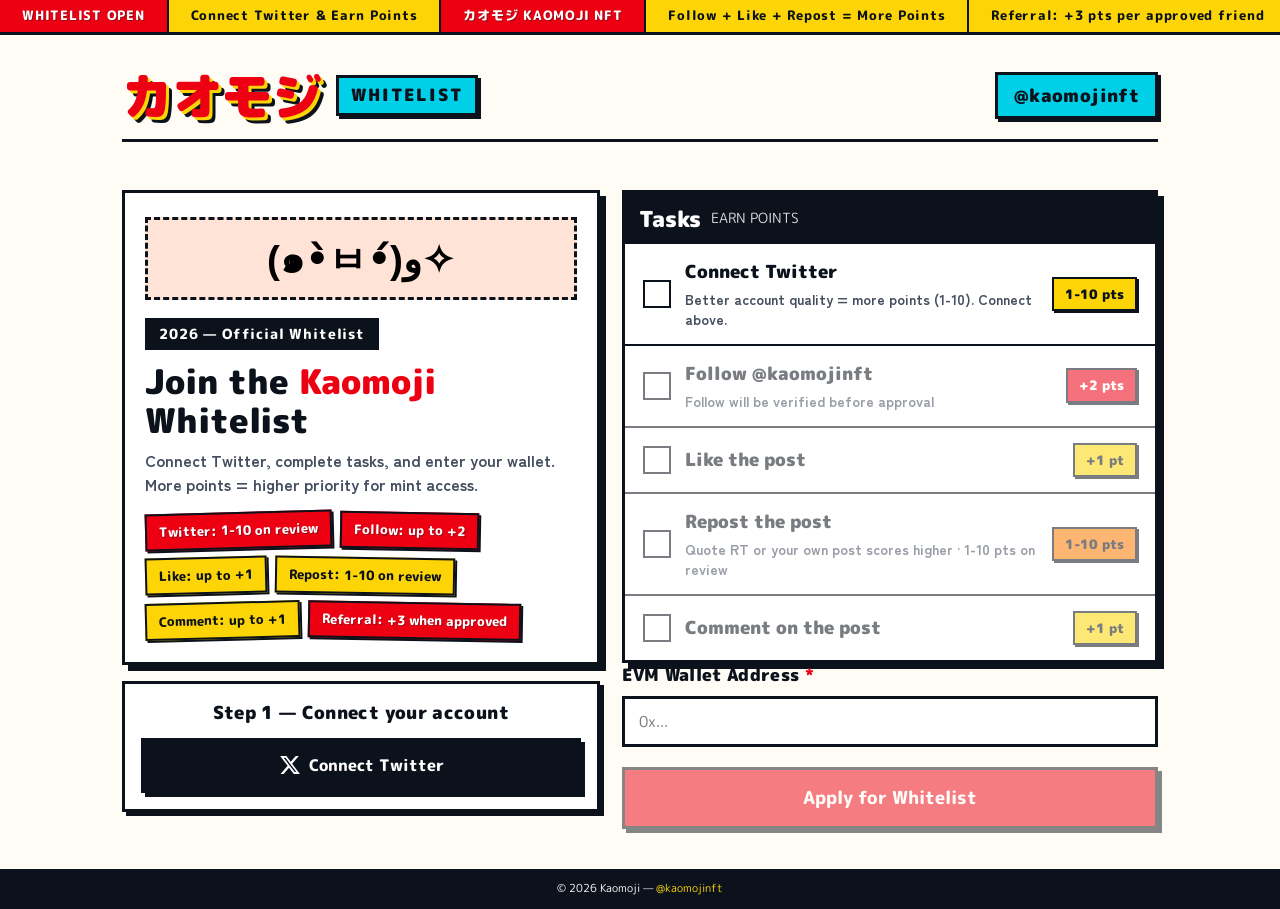
==== commit a0e3806a: "fix: block" ====
--- a/whitelist/index.html
+++ b/whitelist/index.html
@@ -92,27 +92,10 @@
             <div class="points-display" id="total-points">0 <small>verified pts</small></div>
           </div>
 
-          <div class="applied-inline is-hidden" id="applied-inline">
-            <div class="applied-inline__head">
-              <span class="status-badge" id="status-badge">PENDING</span>
-              <p class="applied-inline__note" id="applied-note">Application submitted — tasks scored manually.</p>
-            </div>
-            <div class="referral-inline">
-              <p class="referral-inline__title">Invite friends · <strong>+3 pts</strong> per approved referral</p>
-              <div class="ref-link-wrap">
-                <div class="ref-link-display" id="ref-link-display"></div>
-                <button type="button" class="ref-copy-btn" id="btn-copy-ref">COPY</button>
-              </div>
-              <button type="button" class="btn-pop secondary ref-share-btn" id="btn-share-twitter">
-                <svg width="16" height="16" viewBox="0 0 24 24" fill="currentColor" aria-hidden="true"><path d="M18.244 2.25h3.308l-7.227 8.26 8.502 11.24H16.17l-5.214-6.817L4.99 21.75H1.68l7.73-8.835L1.254 2.25H8.08l4.713 6.231zm-1.161 17.52h1.833L7.084 4.126H5.117z"/></svg>
-                Share on Twitter
-              </button>
-              <p class="referral-bonus" id="ref-bonus" hidden>Approved referrals: <span id="ref-count">0</span> · +<span id="ref-points">0</span> pts</p>
-            </div>
-          </div>
         </div>
 
         <div class="form-col form-col--main" id="apply-form-block">
+      <div id="apply-form-content">
       <div class="tasks-panel">
         <div class="tasks-header">
           <h2>Tasks</h2>
@@ -179,6 +162,27 @@
       <div class="apply-area">
         <button type="button" class="btn-pop btn-pop--large" id="btn-apply" disabled>Apply for Whitelist</button>
       </div>
+      </div>
+
+      <div class="applied-side-panel is-hidden" id="applied-side-panel">
+        <div class="applied-side-panel__header">
+          <h2>Already Applied</h2>
+          <span class="status-badge" id="status-badge">PENDING</span>
+        </div>
+        <p class="applied-side-panel__wallet" id="applied-note">Wallet submitted</p>
+        <div class="applied-side-panel__ref">
+          <p class="applied-side-panel__ref-label">Referral · <strong>+3 pts</strong> each approved</p>
+          <div class="ref-link-wrap ref-link-wrap--compact">
+            <div class="ref-link-display" id="ref-link-display"></div>
+            <button type="button" class="ref-copy-btn" id="btn-copy-ref">COPY</button>
+          </div>
+          <button type="button" class="btn-pop secondary ref-share-btn ref-share-btn--compact" id="btn-share-twitter">
+            <svg width="14" height="14" viewBox="0 0 24 24" fill="currentColor" aria-hidden="true"><path d="M18.244 2.25h3.308l-7.227 8.26 8.502 11.24H16.17l-5.214-6.817L4.99 21.75H1.68l7.73-8.835L1.254 2.25H8.08l4.713 6.231zm-1.161 17.52h1.833L7.084 4.126H5.117z"/></svg>
+            Share
+          </button>
+          <p class="referral-bonus referral-bonus--compact" id="ref-bonus" hidden>Refs: <span id="ref-count">0</span> · +<span id="ref-points">0</span> pts</p>
+        </div>
+      </div>
         </div>
       </div>
 
--- a/whitelist/style.css
+++ b/whitelist/style.css
@@ -479,10 +479,14 @@
   font-family: var(--font-display);
   font-size: 22px;
   font-weight: 900;
-  color: var(--pop-red);
+  color: var(--fg);
   background: var(--pop-yellow);
   border: 2px solid var(--fg);
   padding: 4px 12px;
+}
+
+.points-display small {
+  color: var(--fg);
 }
 
 /* ─── Tasks panel ─── */
@@ -615,52 +619,62 @@
   letter-spacing: 0.04em;
 }
 
-.is-hidden {
-  display: none !important;
-}
-
-.applied-inline {
-  width: 100%;
-  margin-top: 14px;
-  padding: 14px;
+.applied-side-panel {
+  width: 100%;
+  padding: 16px;
   border: 3px solid var(--fg);
   background: var(--surface);
-  box-shadow: 4px 4px 0 var(--fg);
-}
-
-.applied-inline__head {
-  display: flex;
-  flex-wrap: wrap;
+  box-shadow: 6px 6px 0 var(--fg);
+}
+
+.applied-side-panel__header {
+  display: flex;
   align-items: center;
+  justify-content: space-between;
   gap: 10px;
-  margin-bottom: 12px;
-}
-
-.applied-inline__note {
+  margin-bottom: 10px;
+}
+
+.applied-side-panel__header h2 {
+  font-family: var(--font-display);
+  font-size: 22px;
+  font-weight: 900;
+  margin: 0;
+}
+
+.applied-side-panel__wallet {
+  font-size: 13px;
+  color: var(--muted);
+  margin: 0 0 12px;
+  word-break: break-all;
+}
+
+.applied-side-panel__ref-label {
+  font-family: var(--font-ui);
+  font-size: 13px;
+  font-weight: 700;
+  margin: 0 0 8px;
+}
+
+.ref-link-wrap--compact {
+  margin-bottom: 8px;
+}
+
+.ref-link-wrap--compact .ref-link-display {
+  font-size: 11px;
+  padding: 8px 10px;
+}
+
+.ref-share-btn--compact {
+  width: 100%;
+  justify-content: center;
   font-size: 14px;
-  color: var(--muted);
-  margin: 0;
-}
-
-.referral-inline__title {
-  font-family: var(--font-display);
-  font-size: 15px;
-  font-weight: 800;
-  margin: 0 0 10px;
-}
-
-.referral-inline .ref-link-wrap {
-  margin-bottom: 10px;
-}
-
-.referral-inline .ref-share-btn {
-  width: 100%;
-  justify-content: center;
-  margin-bottom: 8px;
-}
-
-.referral-bonus {
-  font-size: 13px;
+  padding: 10px 16px;
+  margin-bottom: 6px;
+}
+
+.referral-bonus--compact {
+  font-size: 12px;
   color: var(--muted);
   margin: 0;
 }
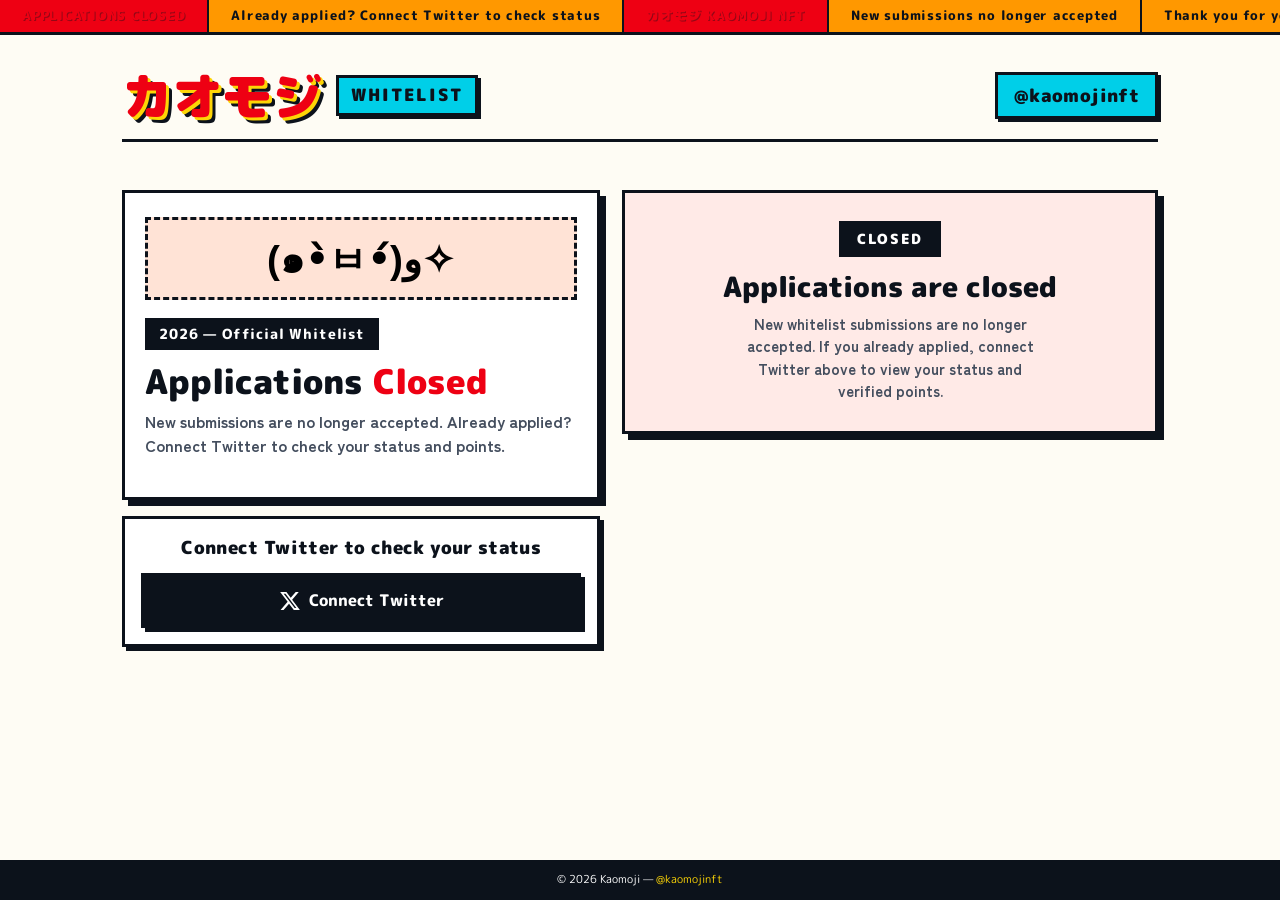
==== commit aa295d74: "feat: close whitelist applications Block new submissions in UI and via RLS. Existing applicants can " ====
--- a/whitelist/index.html
+++ b/whitelist/index.html
@@ -164,6 +164,12 @@
       </div>
       </div>
 
+      <div class="closed-panel is-hidden" id="closed-panel">
+        <div class="closed-panel__badge">CLOSED</div>
+        <h2 class="closed-panel__title">Applications are closed</h2>
+        <p class="closed-panel__text">New whitelist submissions are no longer accepted. If you already applied, connect Twitter above to view your status and verified points.</p>
+      </div>
+
       <div class="applied-side-panel is-hidden" id="applied-side-panel">
         <div class="applied-side-panel__header">
           <h2>Already Applied</h2>
--- a/whitelist/style.css
+++ b/whitelist/style.css
@@ -229,7 +229,7 @@
 }
 
 .form-col--main {
-  gap: 14px;
+  gap: 20px;
 }
 
 /* ─── Utilities ─── */
@@ -683,6 +683,66 @@
   display: none;
 }
 
+.page-shell.is-closed .hero-points-preview {
+  display: none;
+}
+
+body.is-closed .hero-points-preview {
+  display: none;
+}
+
+/* ─── Closed applications panel ─── */
+
+.closed-panel {
+  width: 100%;
+  padding: 28px 22px;
+  border: 3px solid var(--fg);
+  background: color-mix(in oklch, var(--pop-yellow) 25%, var(--surface));
+  box-shadow: 6px 6px 0 var(--fg);
+  text-align: center;
+}
+
+.closed-panel__badge {
+  display: inline-block;
+  font-family: var(--font-display);
+  font-size: 14px;
+  font-weight: 900;
+  letter-spacing: 0.12em;
+  padding: 8px 18px;
+  margin-bottom: 14px;
+  background: var(--fg);
+  color: var(--surface);
+  animation: blink 1.4s step-end infinite;
+}
+
+.closed-panel__title {
+  font-family: var(--font-display);
+  font-size: clamp(22px, 3vw, 28px);
+  font-weight: 900;
+  margin: 0 0 10px;
+  line-height: 1.15;
+}
+
+.closed-panel__text {
+  font-size: 15px;
+  font-weight: 700;
+  color: var(--muted);
+  margin: 0;
+  line-height: 1.5;
+  max-width: 36ch;
+  margin-inline: auto;
+}
+
+.page-shell.is-closed .marquee-wrap,
+body.is-closed .marquee-wrap {
+  background: color-mix(in oklch, var(--pop-red) 35%, var(--pop-yellow));
+}
+
+.page-shell.is-closed .marquee-group .hot,
+body.is-closed .marquee-group .hot {
+  color: var(--pop-red);
+}
+
 .task-action {
   grid-column: 2 / -1;
   padding-left: 0;
@@ -692,6 +752,9 @@
 
 .wallet-section {
   width: 100%;
+  margin-top: 8px;
+  padding-top: 18px;
+  border-top: 2px solid var(--border);
 }
 
 .wallet-section label {
@@ -699,7 +762,7 @@
   font-family: var(--font-display);
   font-size: 17px;
   font-weight: 900;
-  margin-bottom: 8px;
+  margin-bottom: 10px;
   letter-spacing: 0.02em;
 }
 
